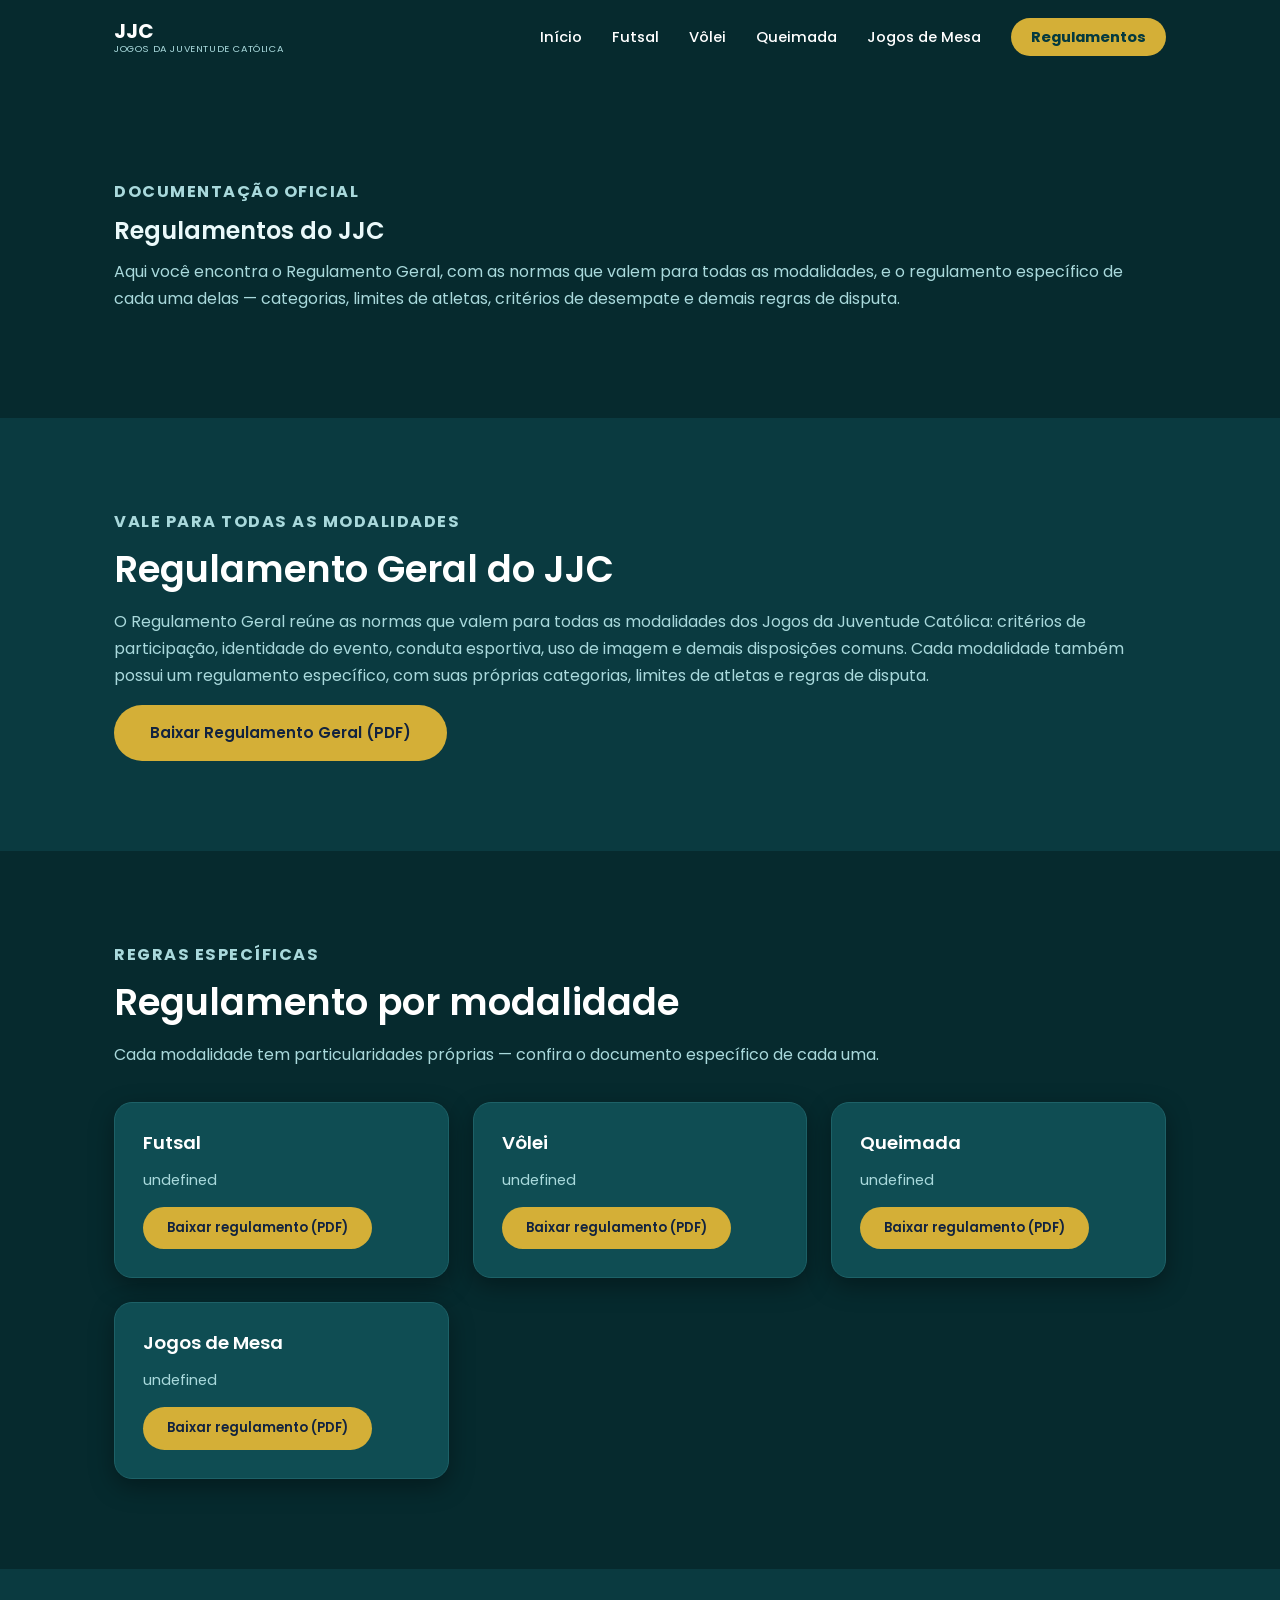
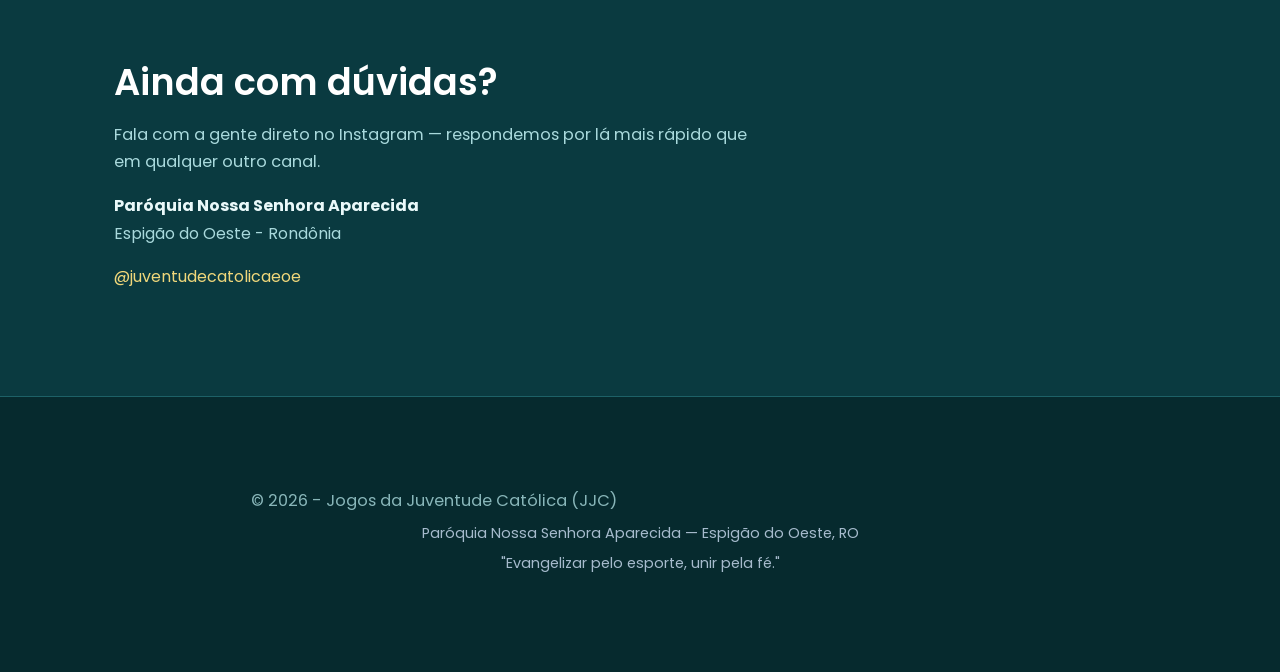
==== regulamentos.html @ 8bc969be "Primeiro commit" ====
<!DOCTYPE html>
<html lang="pt-BR">

<head>
    <meta charset="UTF-8">
    <meta name="viewport" content="width=device-width, initial-scale=1.0">
    <title>Regulamentos · Jogos da Juventude Católica (JJC)</title>
    <meta name="description"
        content="Regulamento geral e regulamentos específicos de cada modalidade dos Jogos da Juventude Católica (JJC) — Paróquia Nossa Senhora Aparecida, Espigão do Oeste, RO.">

    <link rel="stylesheet" href="css/style.css">
    <link rel="preconnect" href="https://fonts.googleapis.com">
    <link href="https://fonts.googleapis.com/css2?family=Poppins:wght@300;400;500;600;700&display=swap"
        rel="stylesheet">
</head>

<body>

    <div class="cc-root">

        <!-- NAVEGAÇÃO -->
        <nav class="jjc-nav" id="siteNav">
            <div class="cc-wrap jjc-nav-inner">
                <a href="index.html" class="jjc-logo">JJC <span>Jogos da Juventude Católica</span></a>
                <button class="jjc-nav-toggle" id="navToggle" aria-label="Abrir menu" aria-expanded="false">
                    <span></span><span></span><span></span>
                </button>
                <ul class="jjc-nav-links" id="navLinks">
                    <li><a href="index.html">Início</a></li>
                    <li><a href="html/futsal.html">Futsal</a></li>
                    <li><a href="html/volei.html">Vôlei</a></li>
                    <li><a href="html/queimada.html">Queimada</a></li>
                    <li><a href="html/mesa.html">Jogos de Mesa</a></li>
                    <li><a href="regulamentos.html" class="jjc-nav-cta">Regulamentos</a></li>
                </ul>
            </div>
        </nav>

        <main class="jjc-page-offset" data-pagina-regulamentos>

            <!-- INTRODUÇÃO -->
            <section class="cc-section">
                <div class="cc-wrap">
                    <p class="cc-eyebrow">Documentação oficial</p>
                    <h1>Regulamentos do JJC</h1>
                    <p>
                        Aqui você encontra o Regulamento Geral, com as normas que valem para todas as modalidades,
                        e o regulamento específico de cada uma delas — categorias, limites de atletas, critérios de
                        desempate e demais regras de disputa.
                    </p>
                </div>
            </section>

            <!-- REGULAMENTO GERAL -->
            <section class="cc-section">
                <div class="cc-wrap">
                    <p class="cc-eyebrow">Vale para todas as modalidades</p>
                    <h2 data-reg-geral-titulo>Regulamento Geral do JJC</h2>
                    <p data-reg-geral-texto>Carregando...</p>
                    <a href="#" data-reg-geral-pdf target="_blank" rel="noopener" class="cc-btn cc-btn-primary">
                        Baixar Regulamento Geral (PDF)
                    </a>
                </div>
            </section>

            <!-- REGULAMENTOS POR MODALIDADE -->
            <section class="cc-section">
                <div class="cc-wrap">
                    <p class="cc-eyebrow">Regras específicas</p>
                    <h2>Regulamento por modalidade</h2>
                    <p>Cada modalidade tem particularidades próprias — confira o documento específico de cada uma.</p>

                    <div class="jjc-reg-grid" data-reg-modalidades></div>
                </div>
            </section>

            <section class="cc-section">
                <div class="cc-wrap">

                    <h2>Ainda com dúvidas?</h2>
                    <p>Fala com a gente direto no Instagram — respondemos por lá mais rápido que em qualquer outro
                        canal.</p>

                    <p>
                        <strong>Paróquia Nossa Senhora Aparecida</strong><br>
                        Espigão do Oeste - Rondônia
                    </p>

                    <p>
                        <a href="https://instagram.com/juventudecatolicaeoe" target="_blank" rel="noopener">@juventudecatolicaeoe</a><br>
                        
                    </p>

                </div>
            </section>
        </main>

        <!-- RODAPÉ -->
        <footer class="cc-section">
            <div class="cc-wrap">
                <p>© 2026 - Jogos da Juventude Católica (JJC)</p>
                <p>Paróquia Nossa Senhora Aparecida — Espigão do Oeste, RO</p>
                <p>"Evangelizar pelo esporte, unir pela fé."</p>
            </div>
        </footer>

    </div>

    <script src="js/data.js"></script>
    <script src="js/script.js"></script>
</body>

</html>
---- css/style.css ----
/* ============================================
   1ª Corrida Católica — style.css (tema escuro)
   ============================================ */

:root{

    --primary:#0E8C93;        /* teal principal */
    --primary-light:#3FB6BE;
    --primary-dark:#053A3F;

    --secondary:#D4AF37;      /* mantém o dourado como contraste */
    --secondary-light:#F0D77A;

    --bg:#062A2E;              /* fundo — teal bem escuro */
    --bg-alt:#0A3A40;
    --surface:#0F4D53;
    --surface-hover:#125D64;

    --text:#EAF9FA;
    --text-muted:#A9D9DC;
    --border:#1D6167;

    --radius:18px;
    --radius-sm:12px;

    --shadow:0 8px 25px rgba(0,0,0,.35);
    --shadow-hover:0 18px 45px rgba(0,0,0,.5);

    --transition:.35s ease;

    --max-width:1100px;
}

*{
    box-sizing:border-box;
}

body{
    margin:0;
    font-family:"Poppins",sans-serif;
    background:var(--bg);
    color:var(--text);
    line-height:1.7;
    overflow-x:hidden;
    font-size:16px;
}

h1,h2,h3,h4{
    margin:0 0 .5em;
    font-weight:600;
    line-height:1.25;
    color:var(--text);
}

p{
    margin:0 0 1em;
    color:var(--text-muted);
}

a{
    color:var(--secondary-light);
    text-decoration:none;
    transition:var(--transition);
}

a:hover{
    color:var(--secondary);
}

ul,ol{
    margin:0;
    padding-left:1.2em;
}

strong{
    color:var(--text);
}

.cc-wrap{
    max-width:var(--max-width);
    margin:0 auto;
    padding:0 24px;
}

/* ============================================
   HERO
   ============================================ */

.cc-hero{
    position:relative;
    min-height:100vh;
    display:flex;
    justify-content:center;
    align-items:center;
    text-align:center;
    color:white;
    padding:120px 0 80px;

   background:
        linear-gradient(160deg, rgba(6,42,46,.55), rgba(10,58,64,.85)),
        url(img/hero.jpg) center/cover;
}

.cc-hero::after{
    content:"";
    position:absolute;
    bottom:0;
    left:0;
    width:100%;
    height:140px;
    background:linear-gradient(to top,var(--bg),transparent);
}

.cc-hero .cc-wrap{
    position:relative;
    z-index:2;
}

.cc-tag{
    display:inline-block;
    padding:8px 20px;
    background:rgba(212,175,55,.14);
    border:1px solid rgba(212,175,55,.4);
    border-radius:50px;
    margin-bottom:22px;
    backdrop-filter:blur(10px);
    font-size:.85rem;
    letter-spacing:.5px;
    text-transform:uppercase;
    font-weight:500;
    color:var(--secondary-light);
}

.cc-hero h1{
    font-size:clamp(2.2rem,6vw,4.5rem);
    line-height:1.12;
    margin-bottom:22px;
    color:white;
    text-shadow:0 4px 18px rgba(0,0,0,.5);
}

.cc-versiculo{
    font-style:italic;
    font-size:clamp(1rem,2vw,1.2rem);
    max-width:520px;
    margin:0 auto 26px;
    color:var(--secondary-light);
    opacity:.95;
}

.cc-hero > .cc-wrap > p:not(.cc-versiculo){
    font-size:1.05rem;
    margin-bottom:6px;
    color:#DCE7F7;
}

.cc-hero-actions{
    display:flex;
    gap:16px;
    justify-content:center;
    flex-wrap:wrap;
    margin-top:30px;
}

.cc-btn{
    display:inline-flex;
    align-items:center;
    justify-content:center;
    padding:15px 36px;
    border-radius:50px;
    text-decoration:none;
    font-weight:600;
    font-size:.95rem;
    transition:var(--transition);
    cursor:pointer;
    border:none;
}

.cc-btn-primary{
    background:var(--secondary);
    color:#12233F;
}

.cc-btn-primary:hover{
    transform:translateY(-4px);
    box-shadow:0 12px 30px rgba(212,175,55,.35);
    background:var(--secondary-light);
}

.cc-btn-ghost{
    color:white;
    border:2px solid rgba(255,255,255,.6);
    background:rgba(255,255,255,.05);
}

.cc-btn-ghost:hover{
    background:white;
    color:var(--primary-dark);
    transform:translateY(-4px);
}

/* ============================================
   SECTIONS — GENERAL
   ============================================ */

.cc-section{
    padding:90px 0;
    animation:fadeUp .8s ease;
}

.cc-section:nth-child(odd){
    background:var(--bg);
}

.cc-section:nth-child(even){
    background:var(--bg-alt);
}

.cc-eyebrow{
    display:inline-block;
    text-transform:uppercase;
    letter-spacing:1.5px;
    font-size:.8rem;
    font-weight:700;
    color:var(--secondary);
    margin-bottom:10px;
}

.cc-section h2{
    font-size:clamp(1.7rem,3.5vw,2.3rem);
    margin-bottom:16px;
    color:white;
    position:relative;
}

.cc-section > .cc-wrap > p:first-of-type,
.cc-section > .cc-wrap > p.cc-lead{
    color:var(--text-muted);
    max-width:640px;
    font-size:1.02rem;
}

/* ============================================
   COUNTDOWN
   ============================================ */

#contador{
    display:grid;
    grid-template-columns:repeat(4,1fr);
    gap:16px;
    max-width:640px;
    margin:36px auto 0;
}

.contador-item{
    background:var(--surface);
    border:1px solid var(--border);
    border-radius:var(--radius);
    padding:24px 10px;
    text-align:center;
    box-shadow:var(--shadow);
    transition:var(--transition);
}

.contador-item:hover{
    transform:translateY(-4px);
    box-shadow:var(--shadow-hover);
    border-color:var(--secondary);
}

.contador-item h3{
    font-size:clamp(1.8rem,5vw,2.8rem);
    color:var(--secondary-light);
    margin-bottom:2px;
    font-weight:700;
}

.contador-item span{
    text-transform:uppercase;
    letter-spacing:1px;
    color:var(--text-muted);
    font-size:.75rem;
}

/* ============================================
   CARDS (modalidades, retirada de kit, percurso)
   ============================================ */

.cc-cards{
    display:grid;
    grid-template-columns:repeat(auto-fit,minmax(230px,1fr));
    gap:24px;
    margin-top:34px;
}

.cc-card{
    background:var(--surface);
    padding:36px 30px;
    border-radius:var(--radius);
    box-shadow:var(--shadow);
    border:1px solid var(--border);
    transition:var(--transition);
}

.cc-card:hover{
    transform:translateY(-8px);
    box-shadow:var(--shadow-hover);
    border-color:var(--secondary);
    background:var(--surface-hover);
}

.cc-card h3{
    color:var(--text-muted);
    font-size:1rem;
    text-transform:uppercase;
    letter-spacing:.5px;
    font-weight:600;
    margin-bottom:4px;
}

.cc-card > h2{
    color:var(--secondary-light);
    font-size:2.4rem;
    margin-bottom:12px;
}

.cc-card p{
    color:var(--text-muted);
    font-size:.95rem;
    margin-bottom:0;
}

.cc-card-time{
    display:inline-block;
    font-size:.75rem;
    font-weight:700;
    letter-spacing:.5px;
    color:var(--primary-light);
    background:rgba(30,111,217,.15);
    padding:5px 14px;
    border-radius:50px;
    margin-bottom:16px;
}

.cc-cards-kit .cc-card{
    text-align:center;
}

/* ============================================
   PROGRAMAÇÃO — timeline
   ============================================ */

.cc-schedule-list{
    list-style:none;
    padding:0;
    margin:34px 0 0;
}

.cc-schedule-list li{
    display:flex;
    align-items:center;
    gap:20px;
    background:var(--surface);
    padding:18px 24px;
    margin-bottom:12px;
    border-radius:15px;
    border-left:6px solid var(--secondary);
    box-shadow:var(--shadow);
    transition:var(--transition);
    color:var(--text);
}

.cc-schedule-list li:hover{
    transform:translateX(8px);
    box-shadow:var(--shadow-hover);
    background:var(--surface-hover);
}

.cc-time{
    font-weight:700;
    color:var(--secondary-light);
    min-width:66px;
    font-size:.95rem;
}

.cc-note{
    background:rgba(212,175,55,.1);
    border-left:4px solid var(--secondary);
    padding:16px 20px;
    border-radius:var(--radius-sm);
    font-size:.92rem;
    margin-top:26px;
    color:var(--text-muted);
}

.cc-note strong{
    color:var(--secondary-light);
}

/* ============================================
   KIT ITEMS
   ============================================ */

.cc-kit-items{
    display:flex;
    flex-wrap:wrap;
    gap:12px;
    list-style:none;
    padding:0;
    margin:24px 0;
}

.cc-kit-items li{
    background:var(--surface);
    border:1px solid var(--border);
    padding:10px 20px;
    border-radius:50px;
    box-shadow:var(--shadow);
    font-size:.9rem;
    font-weight:500;
    color:var(--text);
}

/* ============================================
   INFO GRID (largada)
   ============================================ */

.cc-info-grid{
    display:grid;
    grid-template-columns:repeat(auto-fit,minmax(220px,1fr));
    gap:26px;
    margin:34px 0;
}

.cc-info-grid > div{
    background:var(--surface);
    border:1px solid var(--border);
    padding:26px;
    border-radius:var(--radius);
    box-shadow:var(--shadow);
}

.cc-info-grid h4{
    color:var(--secondary-light);
    margin-bottom:8px;
    font-size:1rem;
}

.cc-info-grid p{
    color:var(--text-muted);
    font-size:.92rem;
    margin-bottom:0;
}

/* ============================================
   PLACEHOLDERS (mapas, altimetria etc.)
   ============================================ */

.cc-placeholder{
    height:260px;
    border:3px dashed var(--border);
    border-radius:var(--radius);
    display:flex;
    align-items:center;
    justify-content:center;
    color:var(--text-muted);
    background:rgba(255,255,255,.02);
    margin-top:20px;
    font-size:.9rem;
    text-align:center;
    padding:20px;
}

.cc-placeholder-map{
    height:180px;
    margin-top:0;
    margin-bottom:18px;
}

/* ============================================
   PATROCINADORES
   ============================================ */

.cc-patrocinadores{
    display:grid;
    grid-template-columns:repeat(auto-fit,minmax(160px,1fr));
    gap:30px;
    margin-top:30px;
}

.cc-logo{
    background:var(--surface);
    border:1px solid var(--border);
    border-radius:var(--radius-sm);
    box-shadow:var(--shadow);
    padding:20px;
    display:flex;
    align-items:center;
    justify-content:center;
    transition:var(--transition);
    cursor:pointer;
}

.cc-logo:hover{
    transform:scale(1.05);
    box-shadow:var(--shadow-hover);
    border-color:var(--secondary);
}

/* ============================================
   FAQ
   ============================================ */

details{
    border-radius:15px;
    background:var(--surface);
    border:1px solid var(--border);
    box-shadow:var(--shadow);
    margin-bottom:16px;
    padding:20px 24px;
    transition:var(--transition);
}

details[open]{
    box-shadow:var(--shadow-hover);
    border-color:var(--secondary);
}

details:hover{
    box-shadow:var(--shadow-hover);
}

summary{
    font-size:1.02rem;
    font-weight:600;
    color:var(--text);
    cursor:pointer;
    list-style:none;
    display:flex;
    justify-content:space-between;
    align-items:center;
}

summary::-webkit-details-marker{
    display:none;
}

summary::after{
    content:"+";
    font-size:1.4rem;
    color:var(--secondary);
    transition:var(--transition);
    margin-left:12px;
}

details[open] summary::after{
    transform:rotate(45deg);
}

details p{
    margin-top:14px;
    color:var(--text-muted);
    font-size:.95rem;
}

/* ============================================
   FOOTER
   ============================================ */

footer{
    background:var(--primary-dark);
    color:white;
    text-align:center;
    padding:70px 20px;
    border-top:1px solid var(--border);
}

footer p{
    opacity:.8;
    margin-bottom:6px;
    font-size:.9rem;
    color:#CFE0F5;
}

/* ============================================
   ANIMATIONS
   ============================================ */

@keyframes fadeUp{
    from{
        opacity:0;
        transform:translateY(40px);
    }
    to{
        opacity:1;
        transform:translateY(0);
    }
}

/* ============================================
   RESPONSIVE — TABLET
   ============================================ */

@media (max-width:900px){

    .cc-wrap{
        padding:0 20px;
    }

    .cc-section{
        padding:70px 0;
    }

    #contador{
        max-width:460px;
    }

}

/* ============================================
   RESPONSIVE — MOBILE
   ============================================ */

@media (max-width:600px){

    .cc-hero{
    min-height:80vh;
    padding:110px 0 50px;
}

.cc-hero.jjc-hero-modalidade{
    min-height:64vh;
    padding:100px 0 40px;
}

.cc-tag{
    font-size:.72rem;
    padding:6px 16px;
    margin-bottom:16px;
}

.cc-hero h1{
    font-size:1.9rem;
    margin-bottom:14px;
}

.cc-versiculo{
    font-size:.88rem;
    margin-bottom:18px;
}

.cc-hero > .cc-wrap > p:not(.cc-versiculo){
    font-size:.92rem;
}

}

/* ============================================
   RESPONSIVE — SMALL PHONES
   ============================================ */

@media (max-width:380px){

    .cc-hero h1{
        font-size:1.8rem;
    }

    #contador{
        gap:8px;
    }

    .contador-item h3{
        font-size:1.35rem;
    }

}

/* ==================================================================
   PORTAL JJC — COMPONENTES ADICIONAIS
   ==================================================================
   A partir daqui: navegação, home do portal, páginas de modalidade,
   equipes, galeria e demais componentes novos do portal JJC.
   Reutilizam sempre as variáveis de cor/tipografia definidas no
   topo deste arquivo para manter 100% de identidade visual.
   ================================================================== */

/* ---------------- NAVEGAÇÃO ---------------- */

.jjc-nav{
    position:fixed;
    top:0;
    left:0;
    width:100%;
    z-index:1000;
    padding:20px 0;
    background:transparent;
    transition:var(--transition);
}

.jjc-nav.scrolled{
    padding:12px 0;
    background:rgba(6,42,46,.92);
    backdrop-filter:blur(10px);
    box-shadow:var(--shadow);
    border-bottom:1px solid var(--border);
}

.jjc-nav-inner{
    display:flex;
    align-items:center;
    justify-content:space-between;
}

.jjc-logo{
    display:flex;
    flex-direction:column;
    line-height:1.15;
    font-weight:700;
    font-size:1.25rem;
    color:white;
}

.jjc-logo span{
    font-size:.6rem;
    font-weight:400;
    text-transform:uppercase;
    letter-spacing:.6px;
    color:var(--text-muted);
}

.jjc-logo:hover{
    color:var(--secondary-light);
}

.jjc-nav-links{
    display:flex;
    align-items:center;
    gap:30px;
    list-style:none;
    margin:0;
    padding:0;
}

.jjc-nav-links a{
    color:white;
    font-weight:500;
    font-size:.92rem;
}

.jjc-nav-links a.active,
.jjc-nav-links a:hover{
    color:var(--secondary-light);
}

/* Botão de destaque "Inscreva-se" dentro do menu */
.jjc-nav-links a.jjc-nav-cta{
    background:var(--secondary);
    color:var(--primary-dark);
    padding:9px 20px;
    border-radius:50px;
    font-weight:700;
}

.jjc-nav-links a.jjc-nav-cta:hover{
    background:var(--secondary-light);
    color:var(--primary-dark);
}

.jjc-nav-toggle{
    display:none;
    flex-direction:column;
    justify-content:center;
    gap:5px;
    width:34px;
    height:34px;
    background:none;
    border:none;
    cursor:pointer;
    padding:6px;
    position:relative;
    z-index:1002;
}

.jjc-nav-toggle span{
    display:block;
    width:100%;
    height:2px;
    background:white;
    border-radius:2px;
    transition:var(--transition);
}

.jjc-nav-toggle.open span:nth-child(1){ transform:translateY(7px) rotate(45deg); }
.jjc-nav-toggle.open span:nth-child(2){ opacity:0; }
.jjc-nav-toggle.open span:nth-child(3){ transform:translateY(-7px) rotate(-45deg); }

/* Compensa a altura do menu fixo no topo de cada página */
.jjc-page-offset{
    padding-top:88px;
}

/* ---------------- HERO PADRÃO (páginas internas) ---------------- */

.cc-hero.jjc-hero-modalidade{
    min-height:100vh;
}

.cc-hero-img{
    position:absolute;
    inset:0;
    background-size:cover;
    background-position:center;
    z-index:0;
}

.cc-hero-img::after{
    content:"";
    position:absolute;
    inset:0;
    background:linear-gradient(160deg, rgba(6,42,46,.6), rgba(10,58,64,.9));
}

/* ---------------- CARDS DE MODALIDADES (HOME) ---------------- */

.jjc-modalidades-grid{
    display:grid;
    grid-template-columns:repeat(auto-fit,minmax(250px,1fr));
    gap:28px;
    margin-top:36px;
}

.jjc-modalidade-card{
    display:flex;
    flex-direction:column;
    background:var(--surface);
    border:1px solid var(--border);
    border-radius:var(--radius);
    overflow:hidden;
    box-shadow:var(--shadow);
    transition:var(--transition);
}

.jjc-modalidade-card:hover{
    transform:translateY(-8px);
    box-shadow:var(--shadow-hover);
    border-color:var(--secondary);
}

.jjc-modalidade-img{
    height:190px;
    background-size:cover;
    background-position:center;
    background-color:var(--bg-alt);
}

.jjc-modalidade-body{
    display:flex;
    flex-direction:column;
    gap:12px;
    flex:1;
    padding:26px;
}

.jjc-modalidade-body h3{
    color:white;
    font-size:1.3rem;
    margin:0;
}

.jjc-modalidade-body p{
    flex:1;
    margin:0;
    color:var(--text-muted);
    font-size:.94rem;
}

.jjc-modalidade-body .cc-btn{
    align-self:flex-start;
    padding:11px 26px;
    font-size:.85rem;
}

/* ---------------- INFO GERAIS (grid de ícones) ---------------- */

.jjc-info-cards{
    display:grid;
    grid-template-columns:repeat(auto-fit,minmax(200px,1fr));
    gap:22px;
    margin-top:34px;
}

.jjc-info-card{
    background:var(--surface);
    border:1px solid var(--border);
    border-radius:var(--radius);
    padding:24px;
    box-shadow:var(--shadow);
    transition:var(--transition);
}

.jjc-info-card:hover{
    border-color:var(--secondary);
    transform:translateY(-4px);
}

.jjc-info-card .cc-eyebrow{
    margin-bottom:8px;
}

.jjc-info-card p{
    margin:0;
    color:var(--text);
    font-weight:500;
}

/* ---------------- CATEGORIAS ---------------- */

.jjc-categorias-lista{
    list-style:none;
    padding:0;
    margin:34px 0 0;
    display:flex;
    flex-wrap:wrap;
    gap:14px;
}

.jjc-categorias-lista li{
    background:var(--surface);
    border:1px solid var(--border);
    padding:14px 24px;
    border-radius:50px;
    box-shadow:var(--shadow);
    font-weight:600;
    color:var(--text);
    transition:var(--transition);
}

.jjc-categorias-lista li:hover{
    border-color:var(--secondary);
    background:var(--surface-hover);
    transform:translateY(-3px);
}

/* ---------------- EQUIPES PARTICIPANTES ---------------- */

.jjc-teams-grid{
    display:grid;
    grid-template-columns:repeat(auto-fit,minmax(240px,1fr));
    gap:24px;
    margin-top:34px;
}

.jjc-team-card{
    background:var(--surface);
    border:1px solid var(--border);
    border-radius:var(--radius);
    padding:28px;
    box-shadow:var(--shadow);
    transition:var(--transition);
    display:flex;
    flex-direction:column;
    gap:14px;
}

.jjc-team-card:hover{
    transform:translateY(-6px);
    box-shadow:var(--shadow-hover);
    border-color:var(--secondary);
}

.jjc-team-card h3{
    margin:0;
    color:white;
    font-size:1.15rem;
}

.jjc-team-comunidade{
    margin:0;
    color:var(--secondary-light);
    font-size:.85rem;
    font-weight:600;
    text-transform:uppercase;
    letter-spacing:.4px;
}

.jjc-team-meta{
    list-style:none;
    margin:0;
    padding:0;
    display:flex;
    flex-direction:column;
    gap:4px;
    font-size:.9rem;
    color:var(--text-muted);
}

.jjc-team-meta strong{
    color:var(--text);
}

.jjc-team-card .cc-btn{
    align-self:flex-start;
    padding:10px 24px;
    font-size:.82rem;
    margin-top:4px;
}

/* ---------------- PÁGINA DA EQUIPE ---------------- */

.jjc-equipe-header{
    display:grid;
    grid-template-columns:200px 1fr;
    gap:40px;
    align-items:center;
    margin-top:20px;
}

.jjc-equipe-escudo{
    width:180px;
    height:180px;
    border-radius:50%;
    object-fit:cover;
    border:4px solid var(--secondary);
    box-shadow:var(--shadow);
    background:var(--surface);
}

.jjc-equipe-foto-wrap{
    margin-top:34px;
    border-radius:var(--radius);
    overflow:hidden;
    box-shadow:var(--shadow);
    border:1px solid var(--border);
}

.jjc-equipe-foto-wrap img{
    display:block;
    width:100%;
    height:auto;
    max-height:420px;
    object-fit:cover;
}

.jjc-equipe-meta{
    display:grid;
    grid-template-columns:repeat(auto-fit,minmax(180px,1fr));
    gap:20px;
    margin:30px 0;
}

.jjc-equipe-meta div{
    background:var(--surface);
    border:1px solid var(--border);
    border-radius:var(--radius-sm);
    padding:18px 20px;
}

.jjc-equipe-meta h4{
    margin:0 0 4px;
    color:var(--secondary-light);
    font-size:.8rem;
    text-transform:uppercase;
    letter-spacing:.5px;
}

.jjc-equipe-meta p{
    margin:0;
    color:var(--text);
    font-weight:500;
}

.jjc-roster-table{
    width:100%;
    border-collapse:collapse;
    margin-top:20px;
    background:var(--surface);
    border-radius:var(--radius);
    overflow:hidden;
    box-shadow:var(--shadow);
}

.jjc-roster-table thead{
    background:var(--primary-dark);
}

.jjc-roster-table th{
    text-align:left;
    padding:14px 20px;
    font-size:.78rem;
    text-transform:uppercase;
    letter-spacing:.5px;
    color:var(--secondary-light);
}

.jjc-roster-table td{
    padding:14px 20px;
    border-top:1px solid var(--border);
    color:var(--text-muted);
    font-size:.92rem;
}

.jjc-roster-table tr:hover td{
    background:var(--surface-hover);
    color:var(--text);
}

.jjc-back-link{
    display:inline-flex;
    align-items:center;
    gap:6px;
    margin-bottom:24px;
    font-weight:600;
    font-size:.9rem;
}

/* ---------------- GALERIA ---------------- */

.jjc-galeria-grid{
    display:grid;
    grid-template-columns:repeat(auto-fit,minmax(180px,1fr));
    gap:16px;
    margin-top:34px;
}

.jjc-galeria-grid .cc-placeholder{
    height:160px;
    margin:0;
}

/* ---------------- PREMIAÇÃO EXTRA ---------------- */

.jjc-premiacao-grid{
    display:grid;
    grid-template-columns:repeat(auto-fit,minmax(220px,1fr));
    gap:24px;
    margin-top:30px;
}

.jjc-premiacao-grid > div{
    background:var(--surface);
    border:1px solid var(--border);
    border-radius:var(--radius);
    padding:26px;
    box-shadow:var(--shadow);
}

.jjc-premiacao-grid h3{
    color:var(--secondary-light);
    font-size:1rem;
    margin-bottom:10px;
}

/* ---------------- RESPONSIVO — PORTAL JJC ---------------- */

@media (max-width:900px){

    .jjc-nav-toggle{
        display:flex;
    }

    .jjc-nav-links{
    position:fixed;
    top:0;
    right:0;
    height:100vh;
    width:min(78vw,320px);
    background:var(--primary-dark);
    flex-direction:column;
    justify-content:center;
    align-items:flex-start;
    gap:28px;
    padding:40px;
    transform:translateX(100%);
    transition:var(--transition);
    box-shadow:var(--shadow-hover);
    z-index:1001;
}

    .jjc-nav-links.open{
        transform:translateX(0);
    }

    .jjc-nav-links a{
        font-size:1.1rem;
    }

    .jjc-equipe-header{
        grid-template-columns:1fr;
        text-align:center;
        gap:20px;
    }

    .jjc-equipe-escudo{
        margin:0 auto;
    }

}

@media (max-width:600px){

    .jjc-page-offset{
        padding-top:76px;
    }

    .jjc-roster-table{
        display:block;
        overflow-x:auto;
        white-space:nowrap;
    }

}


/* ==================================================================
   FORMULÁRIO DE INSCRIÇÃO (inscricao.html)
   ================================================================== */

.jjc-form{
    display:flex;
    flex-direction:column;
    gap:28px;
    margin-top:34px;
}

.jjc-form fieldset{
    border:1px solid var(--border);
    border-radius:var(--radius);
    padding:26px;
    background:var(--surface);
}

.jjc-form legend{
    padding:0 10px;
    font-weight:700;
    color:var(--secondary-light);
    font-size:.95rem;
    text-transform:uppercase;
    letter-spacing:.4px;
}

.jjc-form-grid{
    display:grid;
    grid-template-columns:repeat(auto-fit,minmax(220px,1fr));
    gap:18px;
}

.jjc-form-field{
    display:flex;
    flex-direction:column;
    gap:6px;
}

.jjc-form-field label{
    font-size:.85rem;
    font-weight:600;
    color:var(--text);
}

.jjc-form-field .jjc-hint{
    font-size:.78rem;
    color:var(--text-muted);
    font-weight:400;
}

.jjc-form input,
.jjc-form select,
.jjc-form textarea{
    background:var(--bg-alt);
    border:1px solid var(--border);
    border-radius:var(--radius-sm);
    padding:12px 14px;
    color:var(--text);
    font-family:inherit;
    font-size:.95rem;
    transition:var(--transition);
}

.jjc-form input:focus,
.jjc-form select:focus,
.jjc-form textarea:focus{
    outline:none;
    border-color:var(--secondary);
}

.jjc-form input::placeholder,
.jjc-form textarea::placeholder{
    color:var(--text-muted);
}

.jjc-checkbox-field{
    display:flex;
    align-items:flex-start;
    gap:10px;
}

.jjc-checkbox-field input{
    margin-top:4px;
    width:auto;
}

.jjc-checkbox-field label{
    font-size:.9rem;
    color:var(--text-muted);
    font-weight:400;
}

/* Lista de atletas adicionados dinamicamente */
.jjc-atleta-card{
    border:1px solid var(--border);
    border-radius:var(--radius-sm);
    padding:20px;
    background:var(--bg-alt);
    position:relative;
    margin-bottom:16px;
}

.jjc-atleta-card h4{
    margin:0 0 14px;
    color:var(--secondary-light);
    font-size:.9rem;
}

.jjc-atleta-remover{
    position:absolute;
    top:16px;
    right:16px;
    background:none;
    border:none;
    color:var(--text-muted);
    cursor:pointer;
    font-size:.85rem;
    font-weight:600;
}

.jjc-atleta-remover:hover{
    color:#e57373;
}

.jjc-btn-adicionar{
    align-self:flex-start;
    background:transparent;
    border:1px dashed var(--secondary);
    color:var(--secondary-light);
    border-radius:50px;
    padding:10px 22px;
    font-weight:600;
    font-size:.85rem;
    cursor:pointer;
    transition:var(--transition);
}

.jjc-btn-adicionar:hover{
    background:var(--surface-hover);
}

.jjc-form-submit{
    border:none;
    cursor:pointer;
    font-family:inherit;
}

.jjc-form-msg{
    padding:16px 20px;
    border-radius:var(--radius-sm);
    font-size:.9rem;
    font-weight:500;
    display:none;
}

.jjc-form-msg.show{
    display:block;
}

.jjc-form-msg.success{
    background:rgba(76,175,80,.12);
    border:1px solid rgba(76,175,80,.4);
    color:#8fdc93;
}

.jjc-form-msg.error{
    background:rgba(229,115,115,.12);
    border:1px solid rgba(229,115,115,.4);
    color:#f19a9a;
}

.jjc-form-msg.loading{
    background:rgba(255,255,255,.06);
    border:1px solid var(--border);
    color:var(--text-muted);
}

.jjc-atleta-limite{
    font-size:.82rem;
    color:var(--text-muted);
}


/* ==================================================================
   PÁGINA DE REGULAMENTOS
   ================================================================== */

.jjc-reg-grid{
    display:grid;
    grid-template-columns:repeat(auto-fit,minmax(260px,1fr));
    gap:24px;
    margin-top:34px;
}

.jjc-reg-card{
    background:var(--surface);
    border:1px solid var(--border);
    border-radius:var(--radius);
    padding:28px;
    box-shadow:var(--shadow);
    transition:var(--transition);
    display:flex;
    flex-direction:column;
    gap:14px;
    scroll-margin-top:100px;
}

.jjc-reg-card:hover{
    transform:translateY(-6px);
    box-shadow:var(--shadow-hover);
    border-color:var(--secondary);
}

.jjc-reg-card h3{
    margin:0;
    color:white;
    font-size:1.15rem;
}

.jjc-reg-card p{
    margin:0;
    color:var(--text-muted);
    font-size:.92rem;
    flex:1;
}

.jjc-reg-card .cc-btn{
    align-self:flex-start;
    padding:10px 24px;
    font-size:.82rem;
}

/* ---- CTA "Regulamentos" na home ---- */
.jjc-cta-regulamento{
    background:linear-gradient(135deg, var(--primary-dark), var(--surface));
    border:1px solid var(--border);
    border-radius:var(--radius);
    padding:42px;
    text-align:center;
}

.jjc-cta-regulamento h2{
    margin-top:0;
}

.jjc-cta-regulamento .cc-btn{
    margin-top:10px;
}
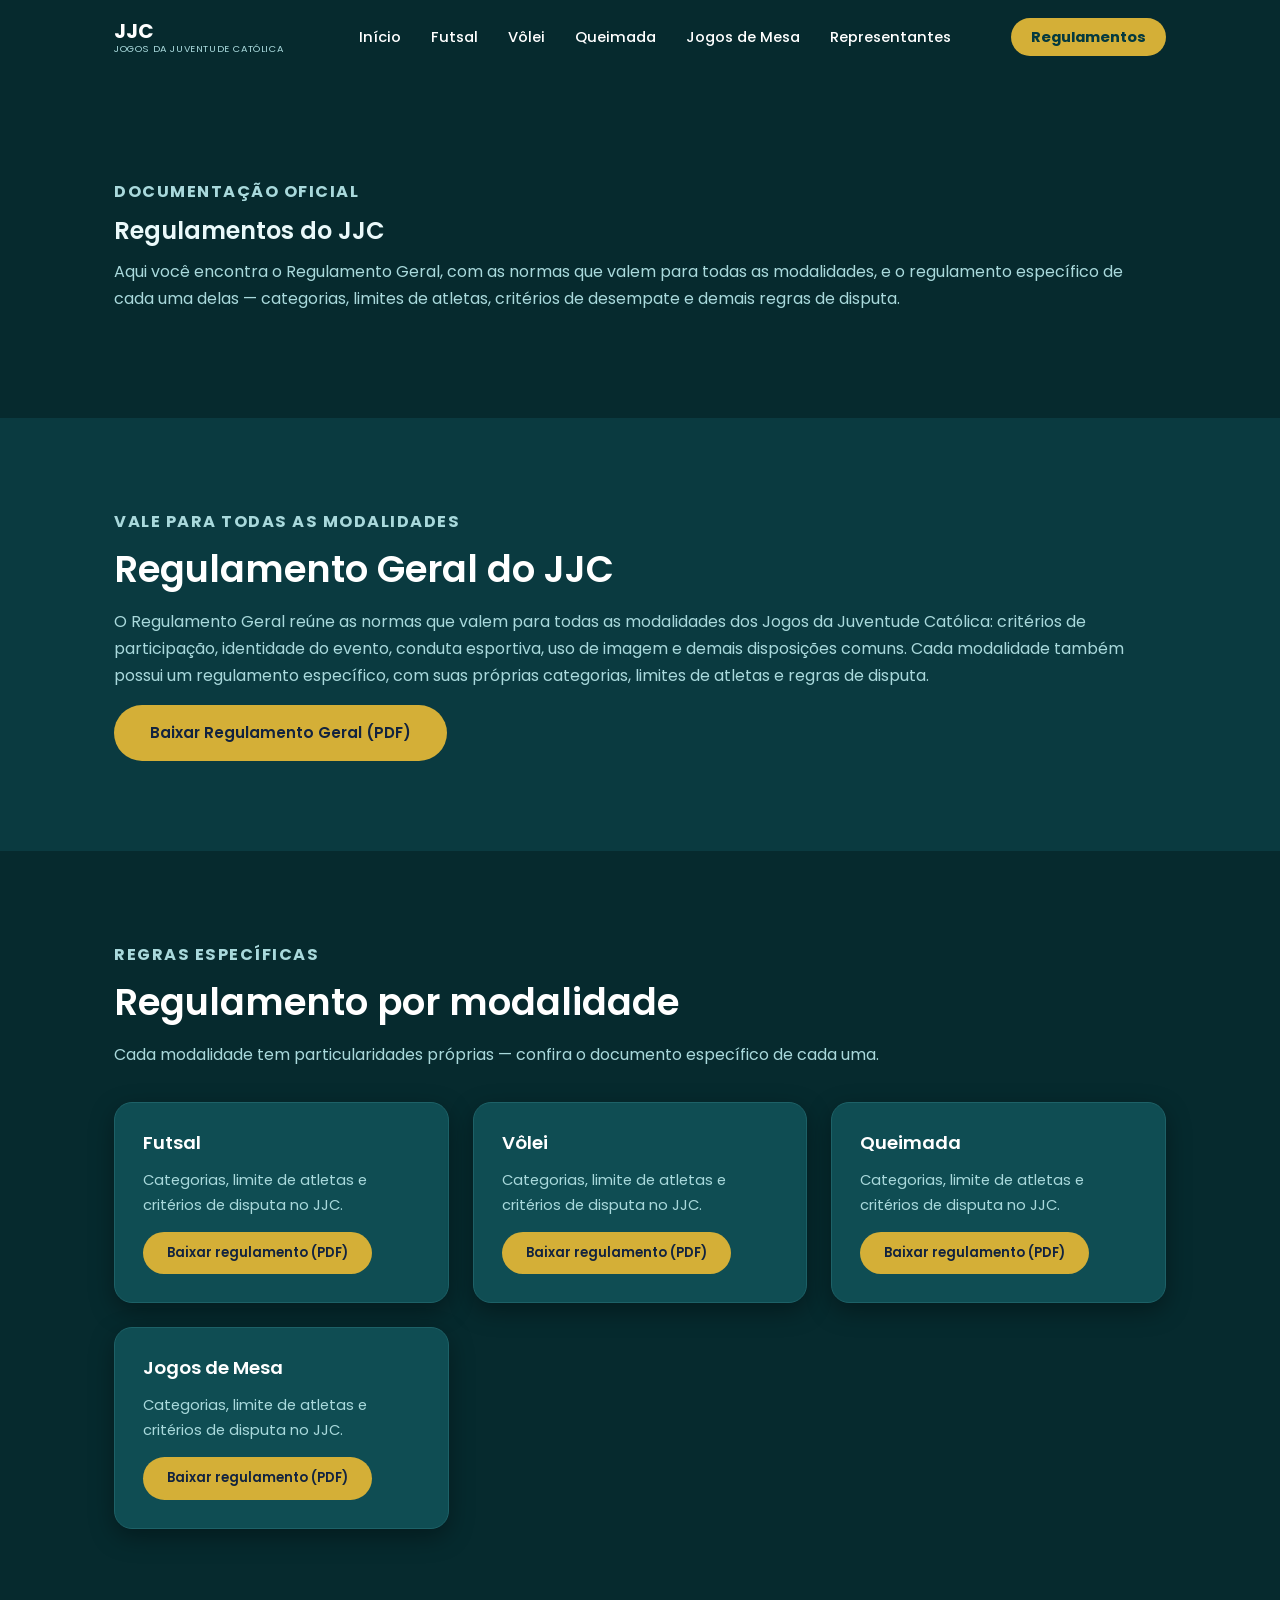
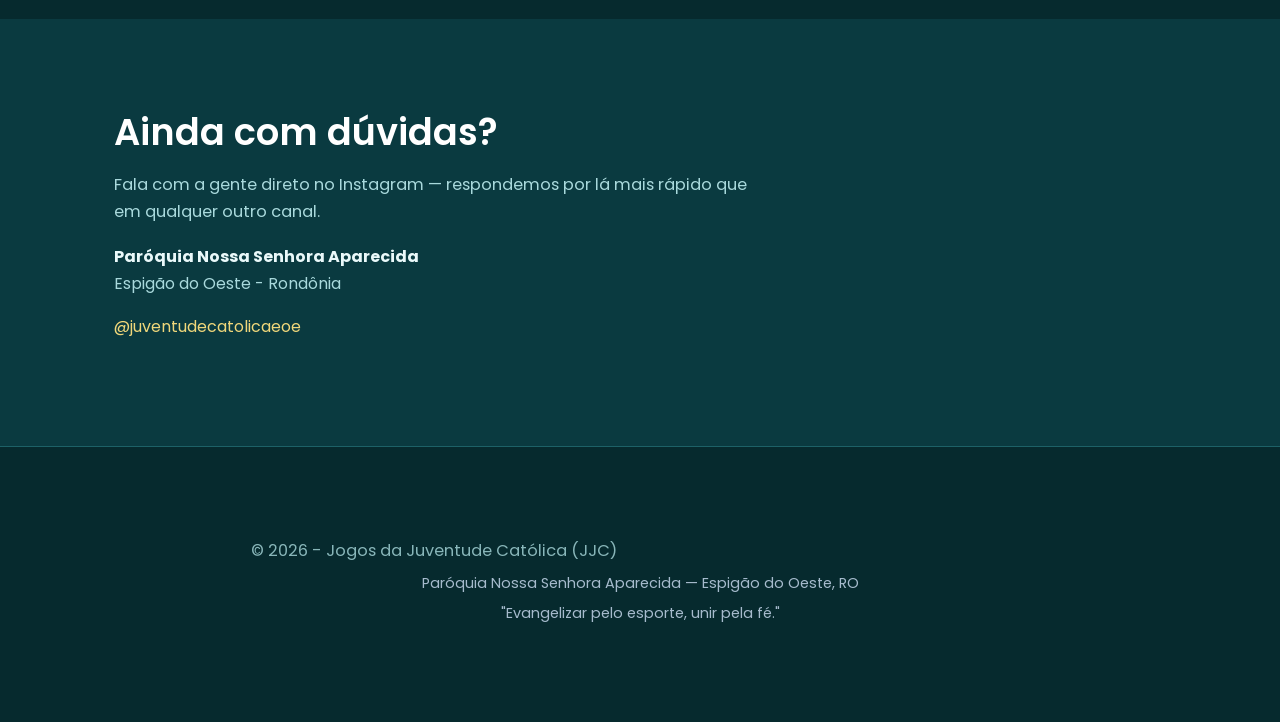
==== commit 40c4ecc3: "Pagina de Representantes" ====
--- a/regulamentos.html
+++ b/regulamentos.html
@@ -31,6 +31,7 @@
                     <li><a href="html/volei.html">Vôlei</a></li>
                     <li><a href="html/queimada.html">Queimada</a></li>
                     <li><a href="html/mesa.html">Jogos de Mesa</a></li>
+                    <li><a href="html/representantes.html">Representantes</a><li></li>
                     <li><a href="regulamentos.html" class="jjc-nav-cta">Regulamentos</a></li>
                 </ul>
             </div>
--- a/css/style.css
+++ b/css/style.css
@@ -1460,3 +1460,133 @@
 .jjc-cta-regulamento .cc-btn{
     margin-top:10px;
 }
+
+/* ==========================================================
+   REPRESENTANTES
+   ========================================================== */
+
+.jjc-setor-representantes {
+    margin-top: 20px;
+    padding: 40px 0;
+}
+
+.jjc-setor-representantes + .jjc-setor-representantes {
+    border-top: 1px solid var(--border);
+}
+
+.jjc-setor-header {
+    margin-bottom: 28px;
+}
+
+.jjc-setor-header h2 {
+    margin-top: 8px;
+}
+
+.jjc-representantes-grid {
+    display: grid;
+    grid-template-columns: repeat(3, 1fr);
+    gap: 24px;
+}
+
+.jjc-representante-card {
+    background: var(--surface);
+    border: 1px solid var(--border);
+    border-radius: var(--radius);
+    padding: 24px;
+    box-shadow: var(--shadow);
+
+    text-align: center;
+
+    transition:
+        transform var(--transition),
+        box-shadow var(--transition),
+        background var(--transition),
+        border-color var(--transition);
+}
+
+.jjc-representante-card:hover {
+    transform: translateY(-6px);
+    background: var(--surface-hover);
+    border-color: var(--secondary);
+    box-shadow: var(--shadow-hover);
+}
+
+.jjc-representante-foto {
+    display: block;
+
+    width: 120px;
+    height: 120px;
+
+    margin: 0 auto 18px;
+
+    border-radius: 50%;
+
+    object-fit: cover;
+
+    border: 3px solid var(--secondary);
+
+    background: var(--bg-alt);
+}
+
+.jjc-representante-info h3 {
+    margin: 0 0 18px;
+
+    color: var(--text);
+
+    font-size: 1.15rem;
+}
+
+.jjc-whatsapp {
+    display: inline-flex;
+
+    align-items: center;
+    justify-content: center;
+
+    padding: 10px 20px;
+
+    border-radius: 999px;
+
+    background: var(--secondary);
+    color: var(--primary-dark);
+
+    font-weight: 700;
+
+    text-decoration: none;
+
+    transition:
+        transform var(--transition),
+        background var(--transition);
+}
+
+.jjc-whatsapp:hover {
+    background: var(--secondary-light);
+    color: var(--primary-dark);
+
+    transform: translateY(-2px);
+}
+
+
+/* ==========================================================
+   RESPONSIVO
+   ========================================================== */
+
+@media (max-width: 900px) {
+
+    .jjc-representantes-grid {
+        grid-template-columns: repeat(2, 1fr);
+    }
+
+}
+
+
+@media (max-width: 600px) {
+
+    .jjc-representantes-grid {
+        grid-template-columns: 1fr;
+    }
+
+    .jjc-setor-representantes {
+        padding: 30px 0;
+    }
+
+}
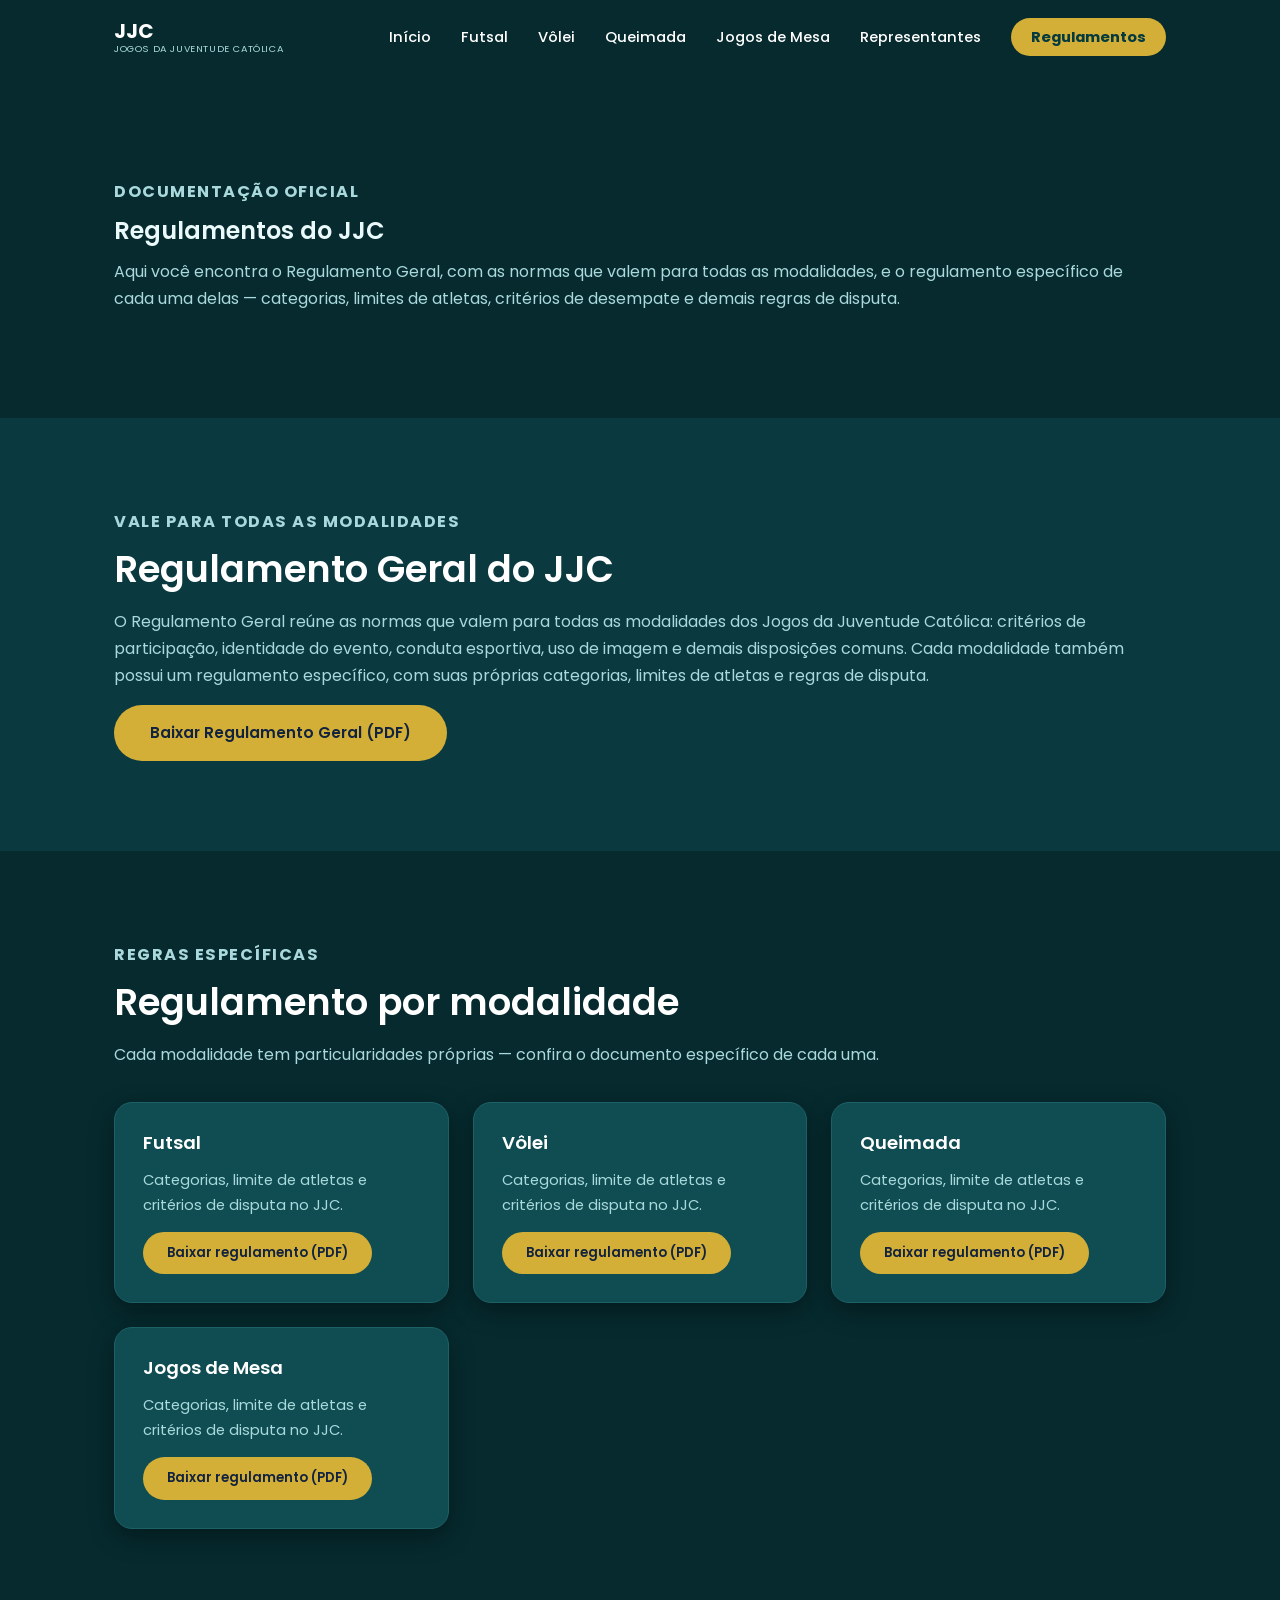
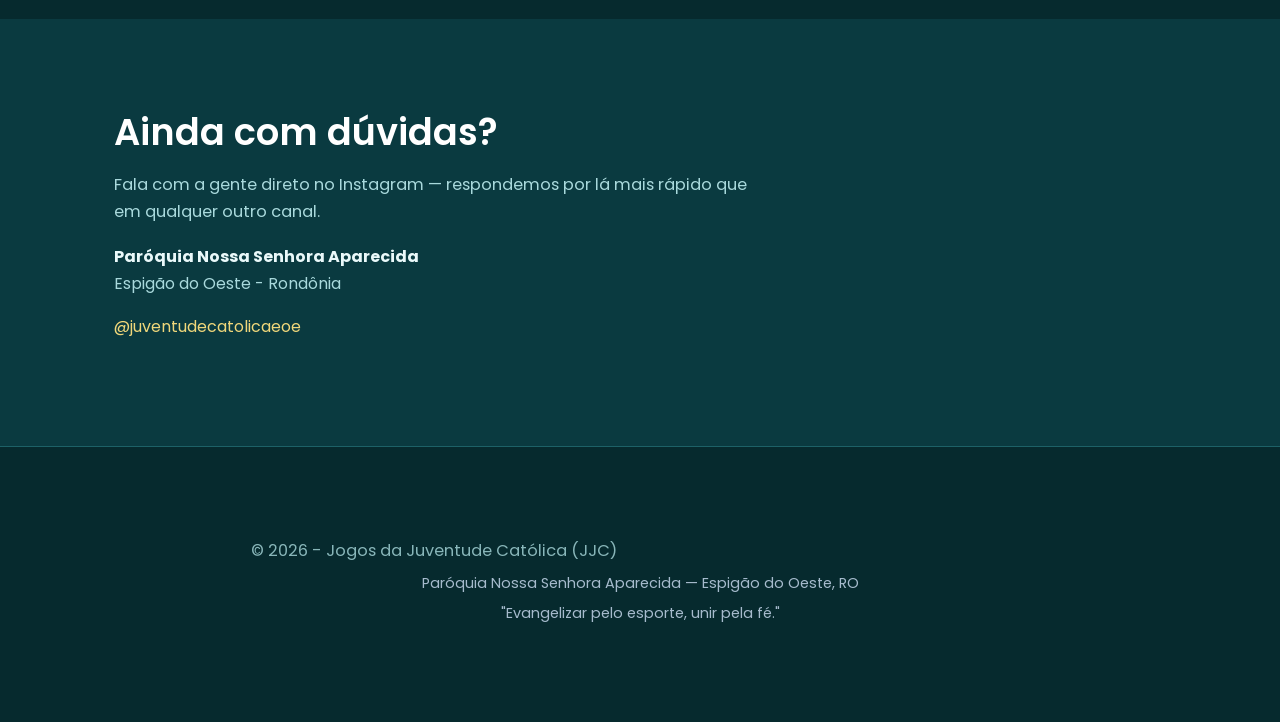
==== commit 3998089c: "Correção do NAV" ====
--- a/regulamentos.html
+++ b/regulamentos.html
@@ -8,7 +8,7 @@
     <meta name="description"
         content="Regulamento geral e regulamentos específicos de cada modalidade dos Jogos da Juventude Católica (JJC) — Paróquia Nossa Senhora Aparecida, Espigão do Oeste, RO.">
 
-    <link rel="stylesheet" href="css/style.css">
+   <link rel="stylesheet" href="css/style.css">
     <link rel="preconnect" href="https://fonts.googleapis.com">
     <link href="https://fonts.googleapis.com/css2?family=Poppins:wght@300;400;500;600;700&display=swap"
         rel="stylesheet">
@@ -31,7 +31,7 @@
                     <li><a href="html/volei.html">Vôlei</a></li>
                     <li><a href="html/queimada.html">Queimada</a></li>
                     <li><a href="html/mesa.html">Jogos de Mesa</a></li>
-                    <li><a href="html/representantes.html">Representantes</a><li></li>
+                    <li><a href="html/representantes.html">Representantes</a></li>
                     <li><a href="regulamentos.html" class="jjc-nav-cta">Regulamentos</a></li>
                 </ul>
             </div>
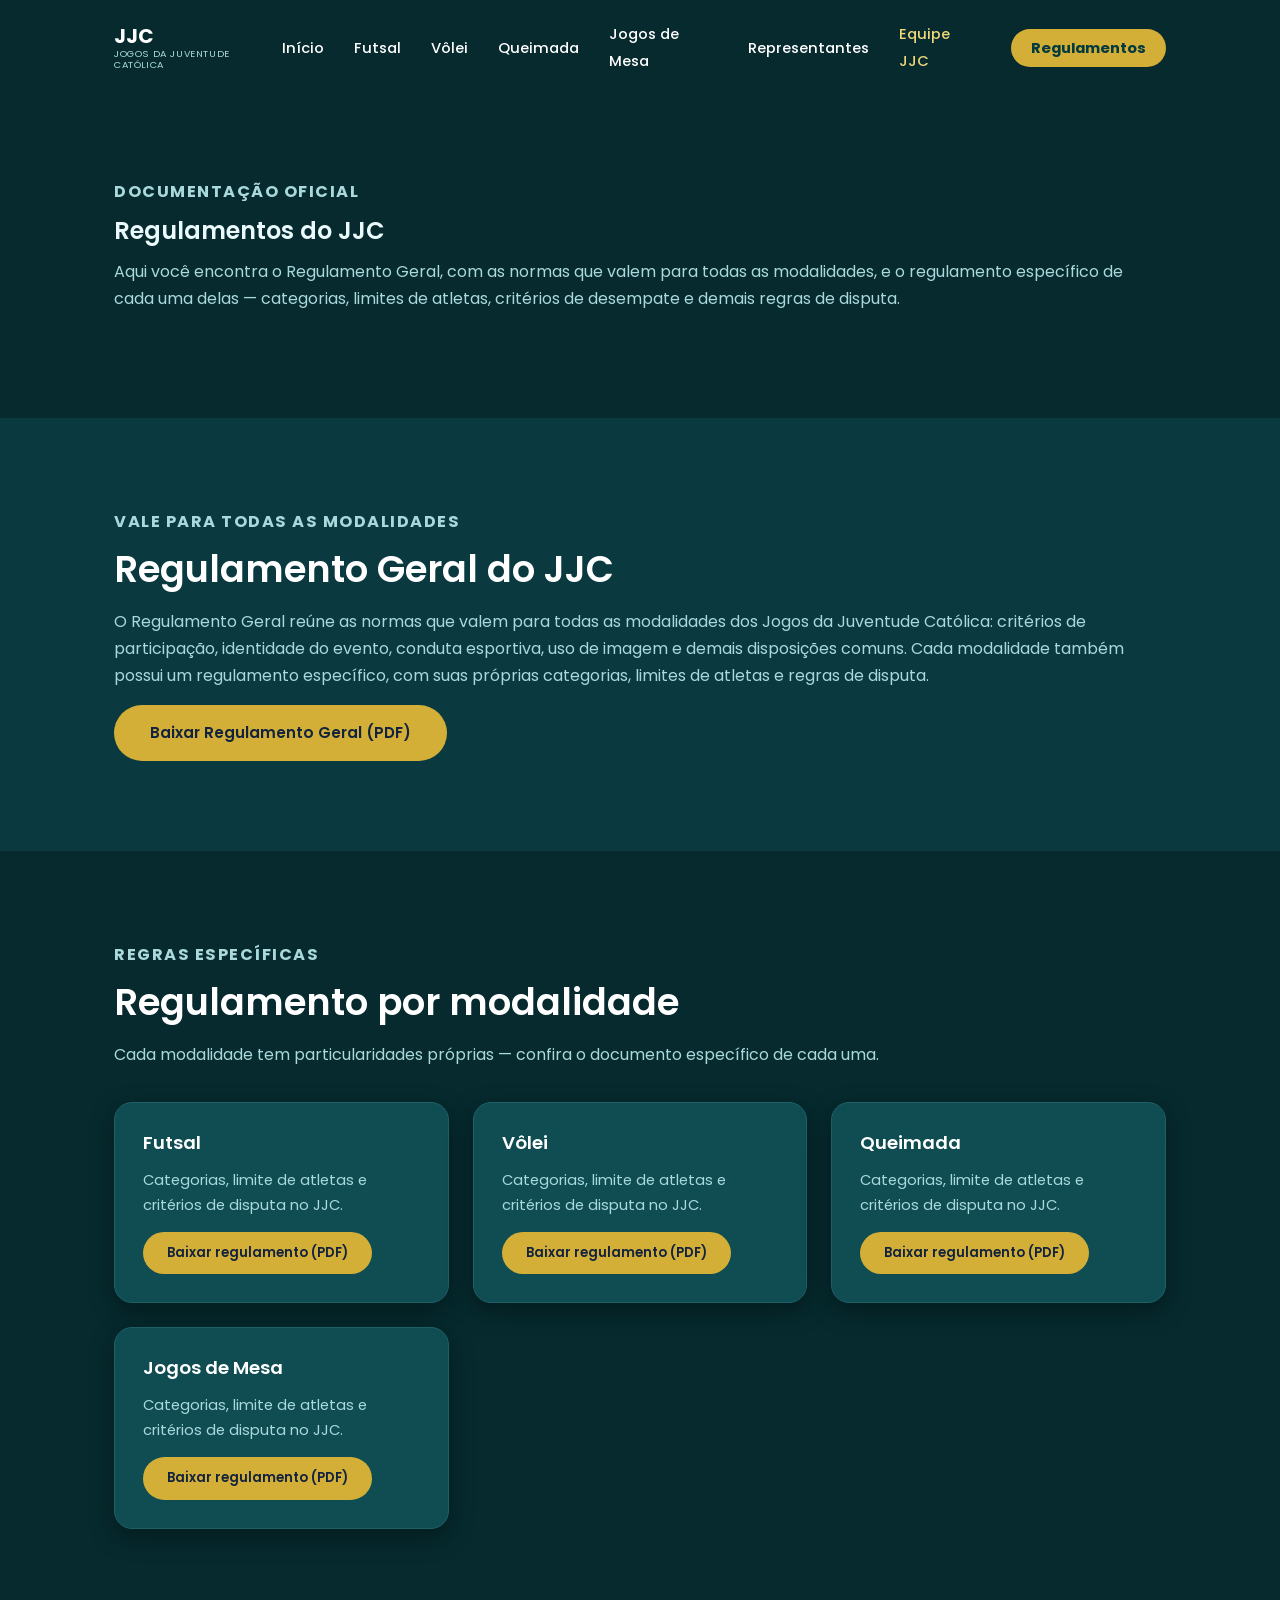
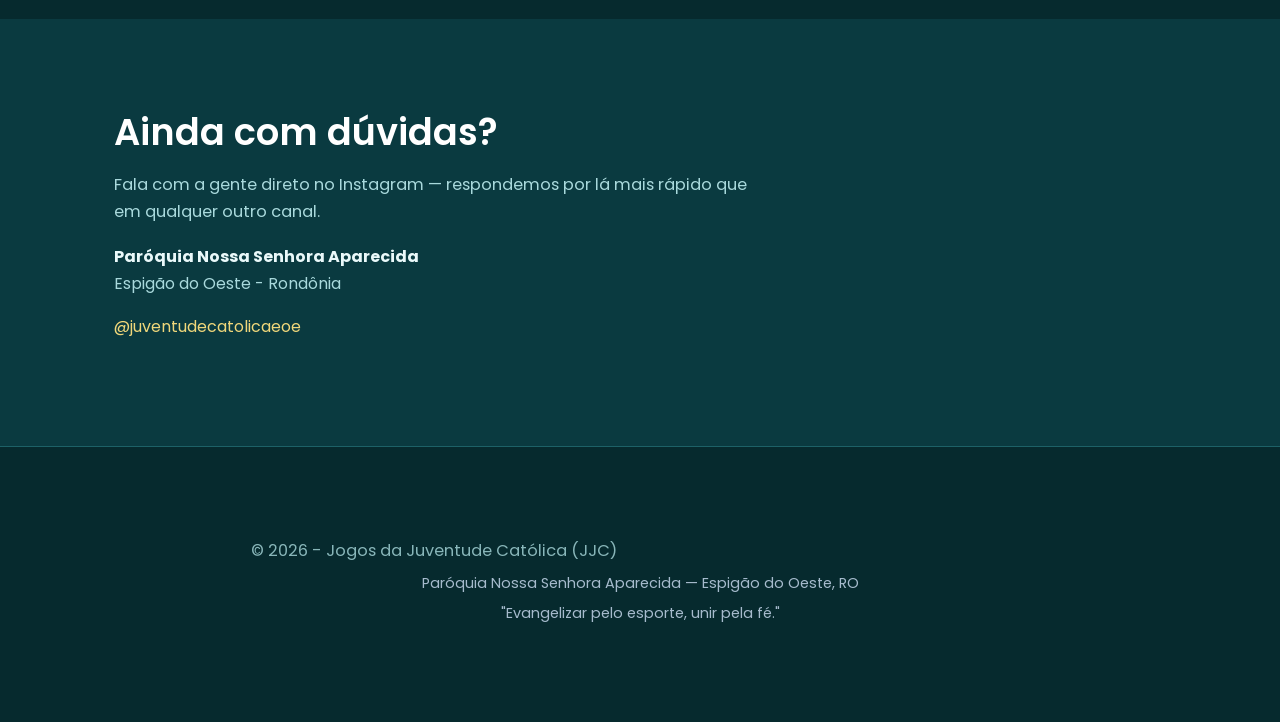
==== commit baf5ecb5: "Adição da equipe organizadora" ====
--- a/regulamentos.html
+++ b/regulamentos.html
@@ -5,6 +5,7 @@
     <meta charset="UTF-8">
     <meta name="viewport" content="width=device-width, initial-scale=1.0">
     <title>Regulamentos · Jogos da Juventude Católica (JJC)</title>
+    <link rel="icon" type="image/png" href="img/logo-png.png">
     <meta name="description"
         content="Regulamento geral e regulamentos específicos de cada modalidade dos Jogos da Juventude Católica (JJC) — Paróquia Nossa Senhora Aparecida, Espigão do Oeste, RO.">
 
@@ -32,6 +33,7 @@
                     <li><a href="html/queimada.html">Queimada</a></li>
                     <li><a href="html/mesa.html">Jogos de Mesa</a></li>
                     <li><a href="html/representantes.html">Representantes</a></li>
+                    <li><a href="html/equipe.html" class="active">Equipe JJC</a></li>
                     <li><a href="regulamentos.html" class="jjc-nav-cta">Regulamentos</a></li>
                 </ul>
             </div>
--- a/css/style.css
+++ b/css/style.css
@@ -34,6 +34,8 @@
 *{
     box-sizing:border-box;
 }
+
+
 
 body{
     margin:0;
@@ -574,7 +576,6 @@
     padding:70px 20px;
     border-top:1px solid var(--border);
 }
-
 footer p{
     opacity:.8;
     margin-bottom:6px;
@@ -1590,3 +1591,105 @@
     }
 
 }
+
+/* =========================
+   EQUIPE JJC
+========================= */
+
+.jjc-equipe-grid {
+    display: grid;
+    grid-template-columns: repeat(3, 1fr);
+    gap: 28px;
+    margin-top: 30px;
+}
+
+.jjc-equipe-card {
+    background: var(--surface);
+    border: 1px solid var(--border);
+    border-radius: 18px;
+    overflow: hidden;
+    box-shadow: var(--shadow);
+    transition: var(--transition);
+}
+
+.jjc-equipe-card:hover {
+    transform: translateY(-5px);
+    box-shadow: var(--shadow-hover);
+}
+
+.jjc-equipe-foto {
+    width: 100%;
+    height: 280px;
+    overflow: hidden;
+}
+
+.jjc-equipe-foto img {
+    width: 100%;
+    height: 100%;
+    object-fit: cover;
+    display: block;
+}
+
+.jjc-equipe-content {
+    padding: 24px;
+}
+
+.jjc-equipe-area {
+    display: block;
+    margin-bottom: 8px;
+    color: var(--secondary-light);
+    font-size: 0.78rem;
+    font-weight: 600;
+    text-transform: uppercase;
+    letter-spacing: 0.7px;
+}
+
+.jjc-equipe-content h3 {
+    margin: 0 0 10px;
+    color: white;
+    font-size: 1.3rem;
+}
+
+.jjc-equipe-content p {
+    margin: 18px 0 0;
+    color: var(--text-muted);
+    font-size: 0.9rem;
+    line-height: 1.7;
+}
+
+.jjc-equipe-whatsapp {
+    color: var(--secondary-light);
+    font-weight: 600;
+    text-decoration: none;
+    font-size: 0.9rem;
+}
+
+.jjc-equipe-whatsapp:hover {
+    color: white;
+}
+
+
+/* Tablet */
+
+@media (max-width: 900px) {
+
+    .jjc-equipe-grid {
+        grid-template-columns: repeat(2, 1fr);
+    }
+
+}
+
+
+/* Celular */
+
+@media (max-width: 600px) {
+
+    .jjc-equipe-grid {
+        grid-template-columns: 1fr;
+    }
+
+    .jjc-equipe-foto {
+        height: 300px;
+    }
+
+}
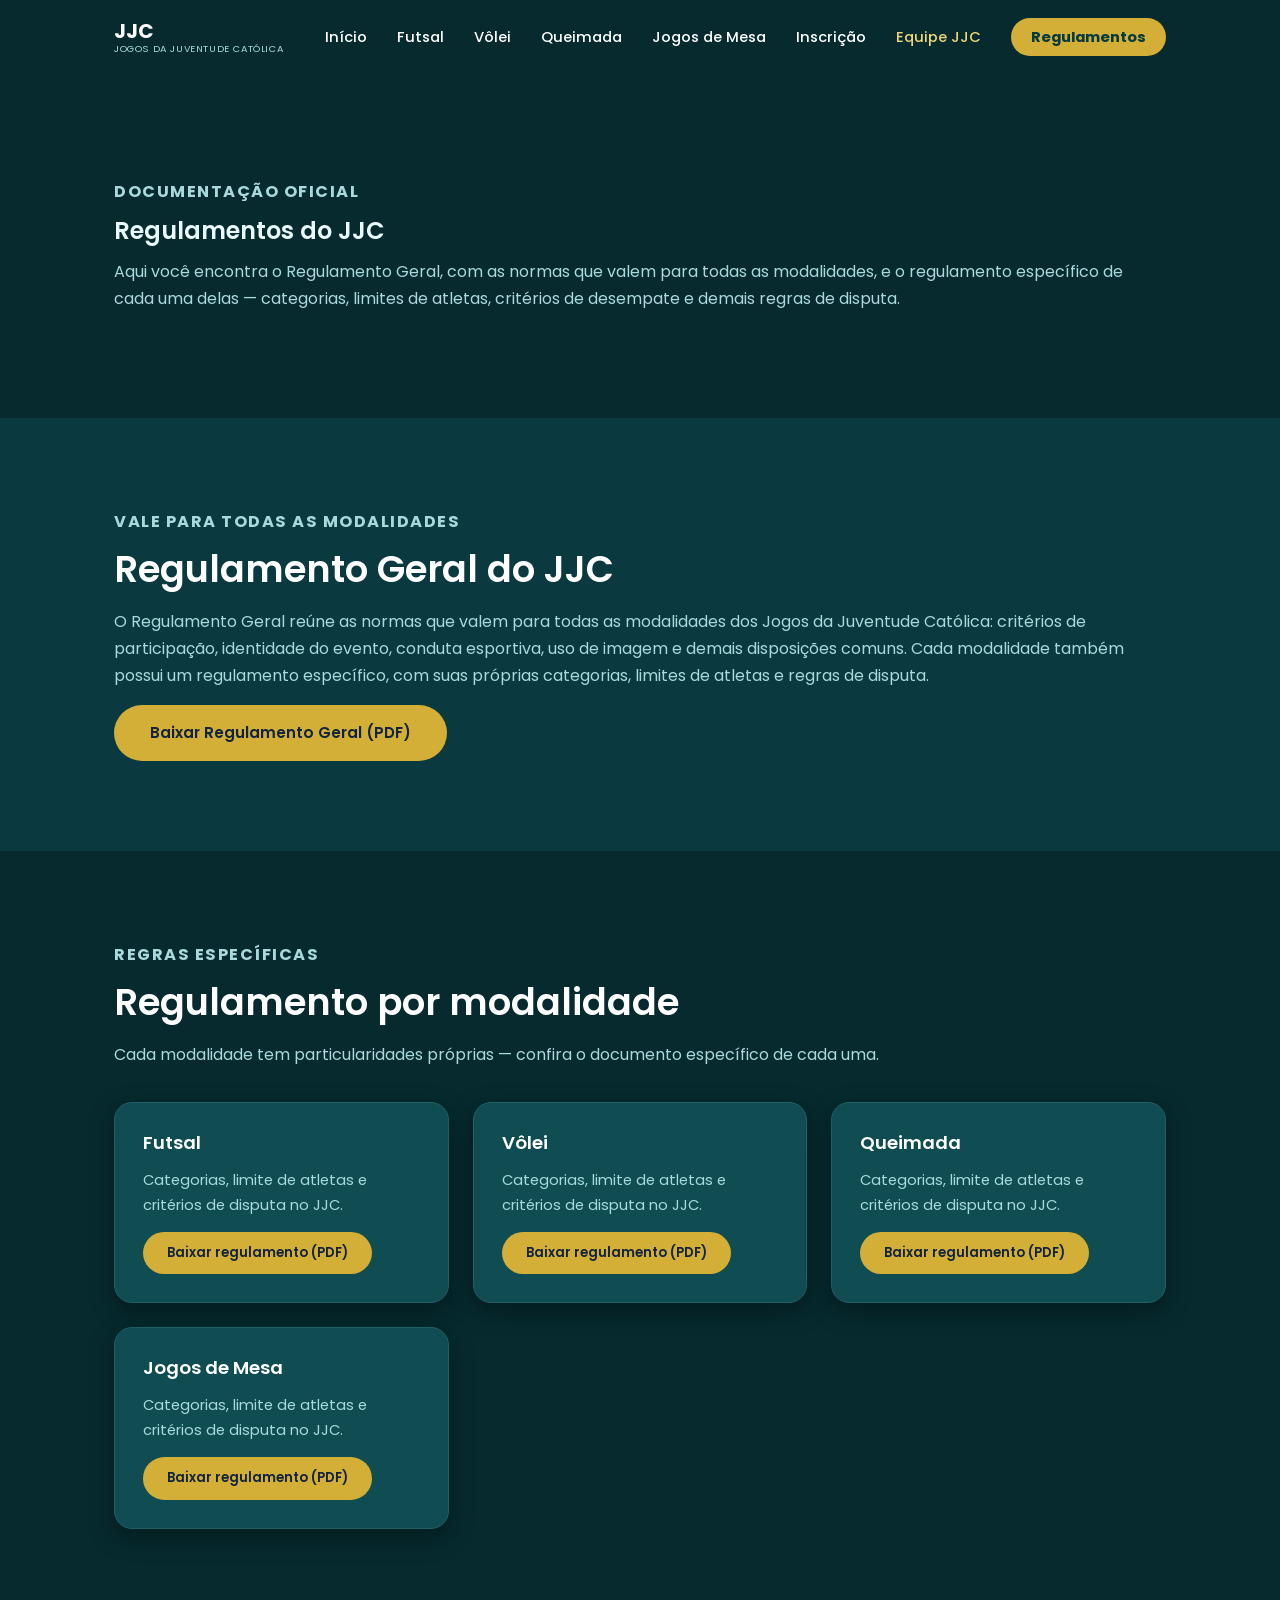
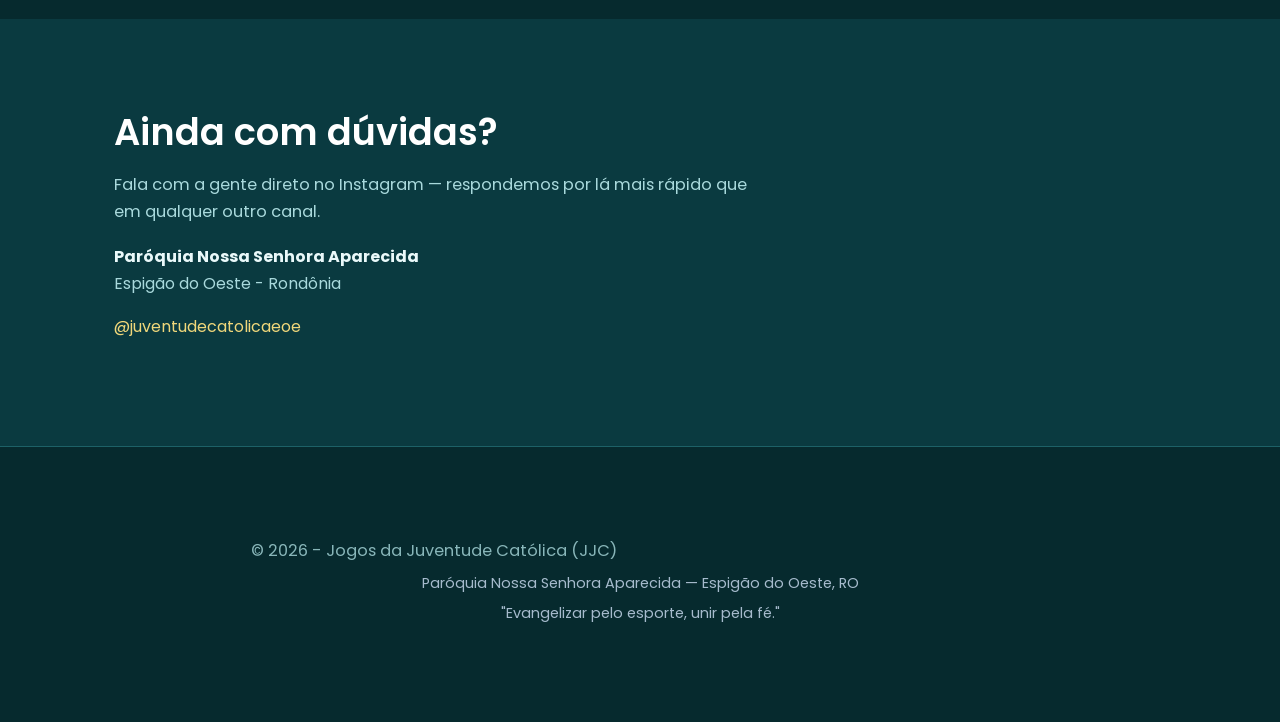
==== commit 3d49f5e0: "Alteração de representatntes para inscrição" ====
--- a/regulamentos.html
+++ b/regulamentos.html
@@ -32,7 +32,7 @@
                     <li><a href="html/volei.html">Vôlei</a></li>
                     <li><a href="html/queimada.html">Queimada</a></li>
                     <li><a href="html/mesa.html">Jogos de Mesa</a></li>
-                    <li><a href="html/representantes.html">Representantes</a></li>
+                    <li><a href="html/representantes.html">Inscrição</a></li>
                     <li><a href="html/equipe.html" class="active">Equipe JJC</a></li>
                     <li><a href="regulamentos.html" class="jjc-nav-cta">Regulamentos</a></li>
                 </ul>
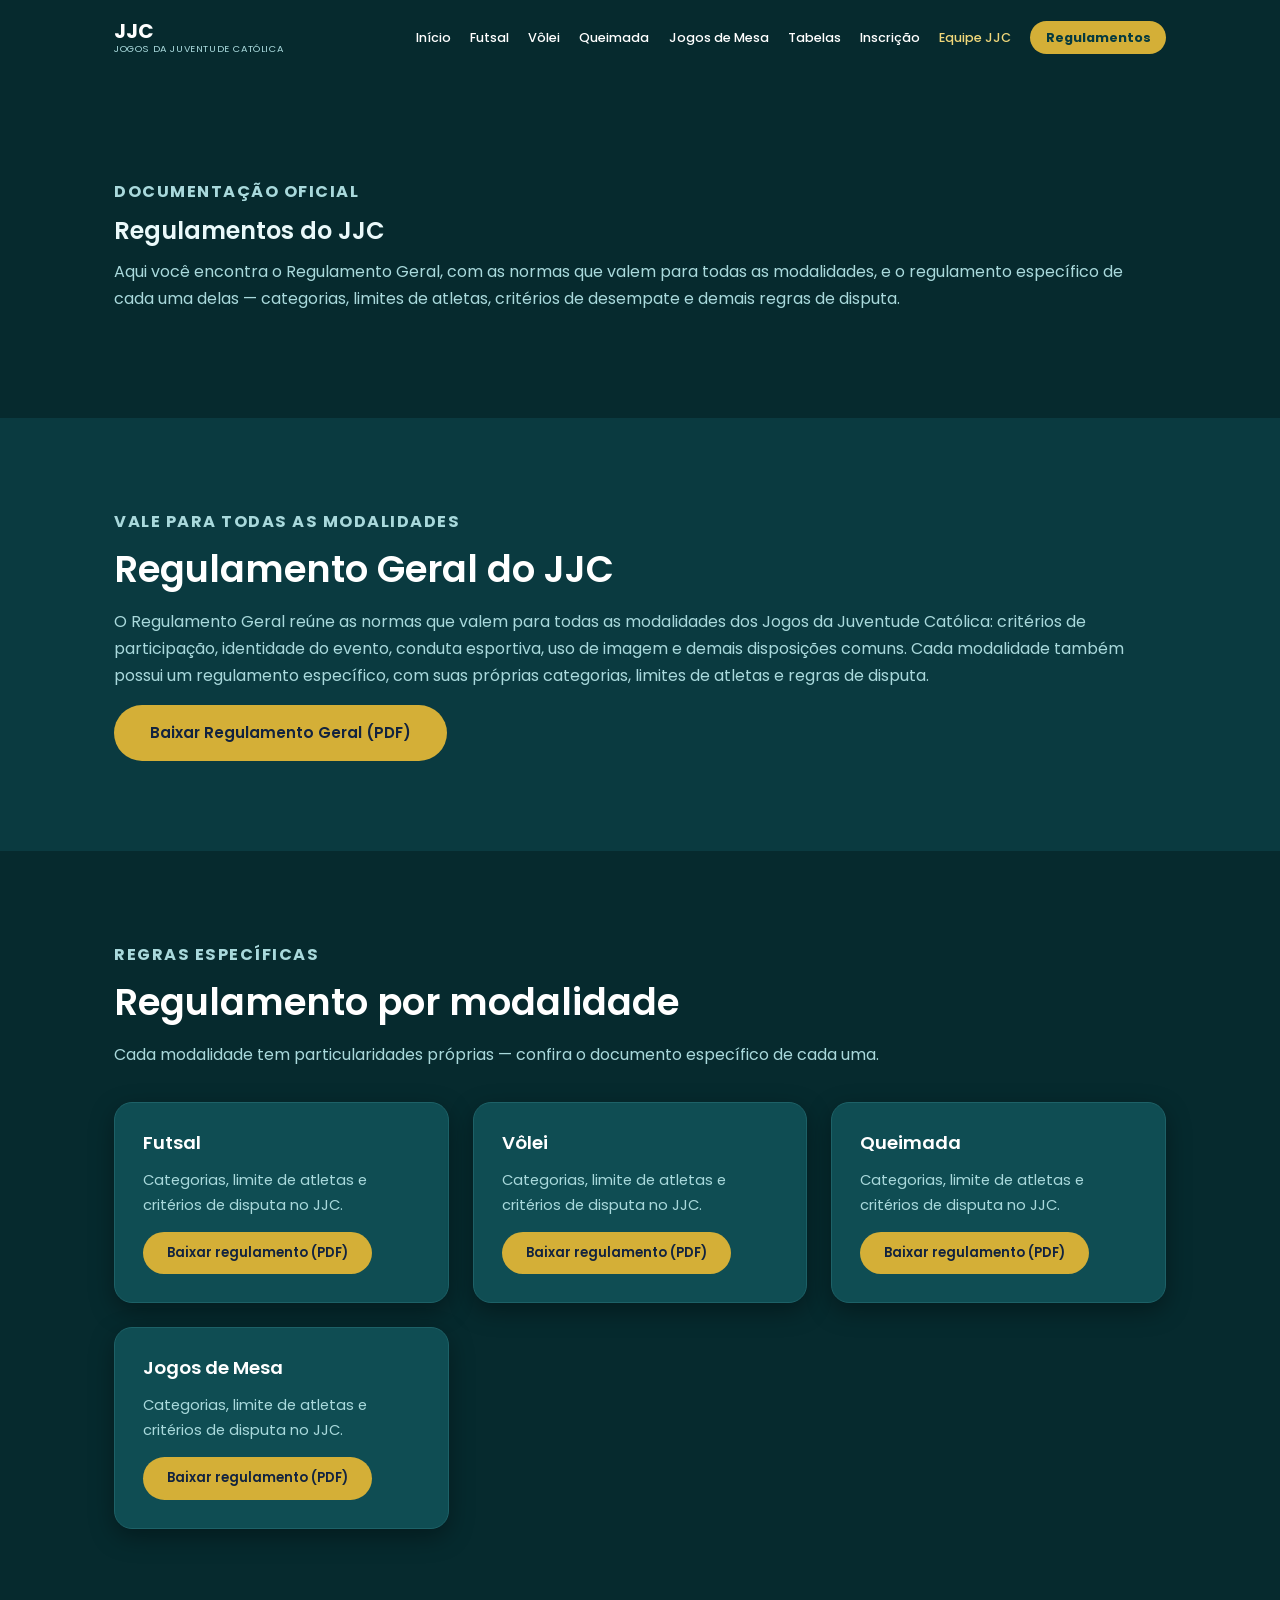
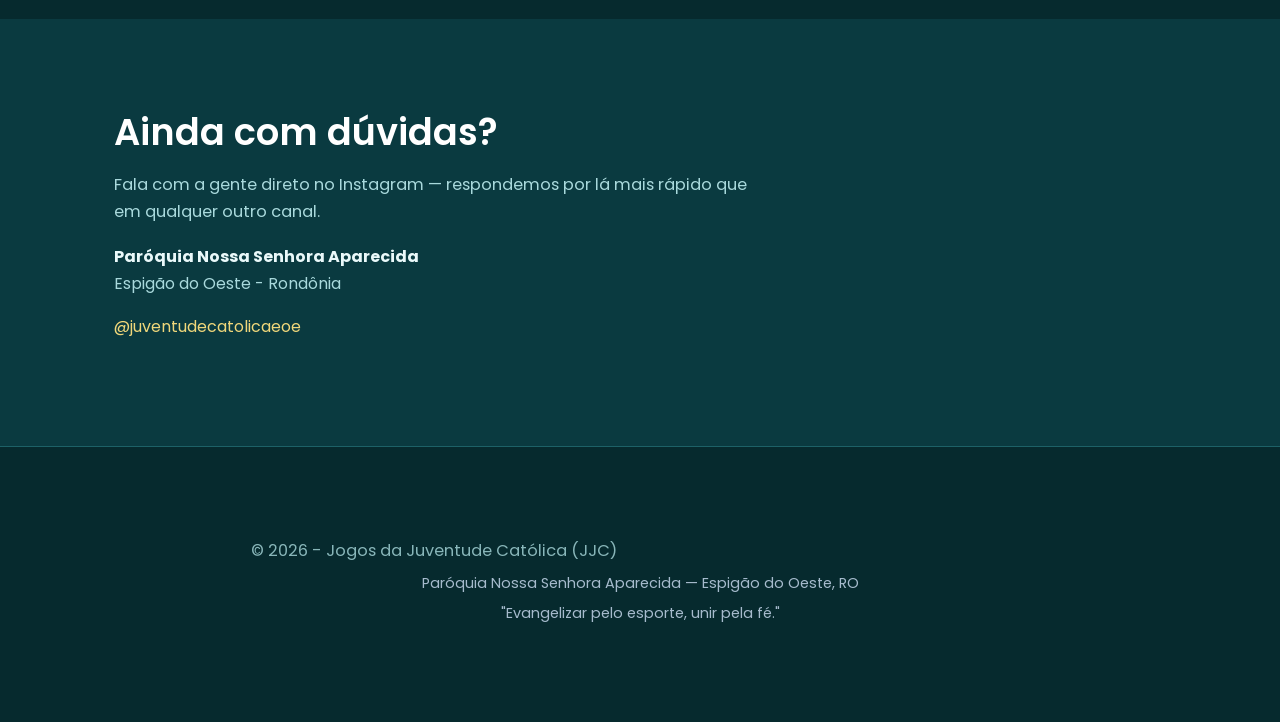
==== commit 0faffa17: "Tabelas" ====
--- a/regulamentos.html
+++ b/regulamentos.html
@@ -32,6 +32,7 @@
                     <li><a href="html/volei.html">Vôlei</a></li>
                     <li><a href="html/queimada.html">Queimada</a></li>
                     <li><a href="html/mesa.html">Jogos de Mesa</a></li>
+                    <li><a href="html/tabelas.html">Tabelas</a></li>
                     <li><a href="html/representantes.html">Inscrição</a></li>
                     <li><a href="html/equipe.html" class="active">Equipe JJC</a></li>
                     <li><a href="regulamentos.html" class="jjc-nav-cta">Regulamentos</a></li>
--- a/css/style.css
+++ b/css/style.css
@@ -1692,4 +1692,256 @@
         height: 300px;
     }
 
-}+}
+
+/* ============================================
+   ABA "EQUIPES" — modalidades + times.html
+   ============================================ */
+
+[data-tab-painel][hidden]{
+    display:none;
+}
+
+/* ---------------- ABAS (Informações | Equipes) ---------------- */
+
+.jjc-tabs{
+    background:var(--bg-alt);
+    border-bottom:1px solid var(--border);
+    scroll-margin-top:70px;
+}
+
+.jjc-tabs-inner{
+    display:flex;
+    gap:12px;
+    padding-top:18px;
+    padding-bottom:18px;
+}
+
+.jjc-tab{
+    font-family:inherit;
+    font-size:.9rem;
+    font-weight:600;
+    color:var(--text);
+    background:rgba(255,255,255,.05);
+    border:2px solid rgba(255,255,255,.25);
+    border-radius:50px;
+    padding:10px 28px;
+    cursor:pointer;
+    transition:var(--transition);
+}
+
+.jjc-tab:hover{
+    border-color:var(--secondary);
+    transform:translateY(-2px);
+}
+
+.jjc-tab.active{
+    background:var(--secondary);
+    border-color:var(--secondary);
+    color:var(--primary-dark);
+}
+
+/* ---------------- CARDS DE FAIXA ETÁRIA ---------------- */
+
+.jjc-faixas-grid{
+    display:grid;
+    grid-template-columns:repeat(auto-fit,minmax(240px,1fr));
+    gap:24px;
+    margin-top:34px;
+}
+
+.jjc-faixa-card{
+    display:flex;
+    flex-direction:column;
+    gap:6px;
+    background:var(--surface);
+    border:1px solid var(--border);
+    border-radius:var(--radius);
+    padding:28px;
+    box-shadow:var(--shadow);
+    color:var(--text);
+    text-decoration:none;
+    transition:var(--transition);
+}
+
+.jjc-faixa-card:hover{
+    transform:translateY(-6px);
+    box-shadow:var(--shadow-hover);
+    border-color:var(--secondary);
+    background:var(--surface-hover);
+}
+
+.jjc-faixa-card h3{
+    margin:0;
+    color:white;
+    font-size:1.5rem;
+}
+
+.jjc-faixa-card p{
+    margin:0;
+}
+
+.jjc-faixa-idade{
+    color:var(--text-muted);
+    font-size:.92rem;
+}
+
+.jjc-faixa-resumo{
+    color:var(--secondary-light);
+    font-size:.9rem;
+    font-weight:600;
+    margin-top:10px !important;
+}
+
+.jjc-faixa-link{
+    margin-top:14px;
+    font-size:.85rem;
+    font-weight:700;
+    color:var(--secondary);
+}
+
+/* ---------------- PÁGINA times.html ---------------- */
+
+.cc-hero.jjc-hero-times{
+    min-height:46vh;
+    padding:120px 0 40px;
+}
+
+.jjc-faixa-chips{
+    background:var(--bg-alt);
+    border-bottom:1px solid var(--border);
+}
+
+.jjc-faixa-chips[hidden]{
+    display:none;
+}
+
+.jjc-faixa-chips-inner{
+    display:flex;
+    flex-wrap:wrap;
+    gap:12px;
+    padding-top:18px;
+    padding-bottom:18px;
+}
+
+.jjc-faixa-chip{
+    color:var(--text);
+    text-decoration:none;
+    font-weight:600;
+    font-size:.9rem;
+    background:rgba(255,255,255,.05);
+    border:2px solid rgba(255,255,255,.25);
+    border-radius:50px;
+    padding:10px 26px;
+    transition:var(--transition);
+}
+
+.jjc-faixa-chip:hover{
+    border-color:var(--secondary);
+    transform:translateY(-2px);
+}
+
+.jjc-faixa-chip.active{
+    background:var(--secondary);
+    border-color:var(--secondary);
+    color:var(--primary-dark);
+}
+
+.jjc-grupo-meta{
+    display:flex;
+    flex-wrap:wrap;
+    align-items:center;
+    gap:12px;
+    margin:0;
+    color:var(--text-muted);
+    font-size:.95rem;
+}
+
+.jjc-grupo-pill{
+    background:var(--surface);
+    border:1px solid var(--border);
+    color:var(--secondary-light);
+    font-weight:700;
+    font-size:.8rem;
+    padding:5px 14px;
+    border-radius:50px;
+}
+
+/* Lista de atletas dentro do card da equipe
+   (sobrescreve o estilo global de <details> usado no FAQ) */
+
+.jjc-team-card .jjc-atletas{
+    background:transparent;
+    border:0;
+    border-top:1px solid var(--border);
+    border-radius:0;
+    box-shadow:none;
+    margin:2px 0 0;
+    padding:14px 0 0;
+}
+
+.jjc-team-card .jjc-atletas:hover,
+.jjc-team-card .jjc-atletas[open]{
+    box-shadow:none;
+    border-color:var(--border);
+}
+
+.jjc-atletas summary{
+    font-size:.92rem;
+    font-weight:600;
+    color:var(--text);
+    justify-content:space-between;
+}
+
+.jjc-atletas summary::after{
+    content:"+";
+    font-size:1.3rem;
+    line-height:1;
+    color:var(--secondary);
+}
+
+.jjc-atletas[open] summary::after{
+    transform:rotate(45deg);
+}
+
+.jjc-atletas-lista{
+    margin:12px 0 0;
+    padding-left:22px;
+    display:flex;
+    flex-direction:column;
+    gap:4px;
+    font-size:.9rem;
+    color:var(--text-muted);
+}
+
+@media (max-width:600px){
+
+    .jjc-tabs-inner{
+        gap:8px;
+    }
+
+    .jjc-tab{
+        flex:1;
+        padding:10px 12px;
+    }
+
+    .cc-hero.jjc-hero-times{
+        padding:110px 0 30px;
+    }
+
+}
+
+
+/* ---------------- MENU: cabe o item "Tabelas" em telas largas ---------------- */
+@media (min-width:901px){
+    .jjc-nav-links{
+        gap:clamp(10px,1.5vw,22px);
+    }
+    .jjc-nav-links a{
+        white-space:nowrap;
+        font-size:clamp(.74rem,1vw,.9rem);
+    }
+    .jjc-nav-links a.jjc-nav-cta{
+        padding:8px clamp(10px,1.2vw,18px);
+    }
+}
